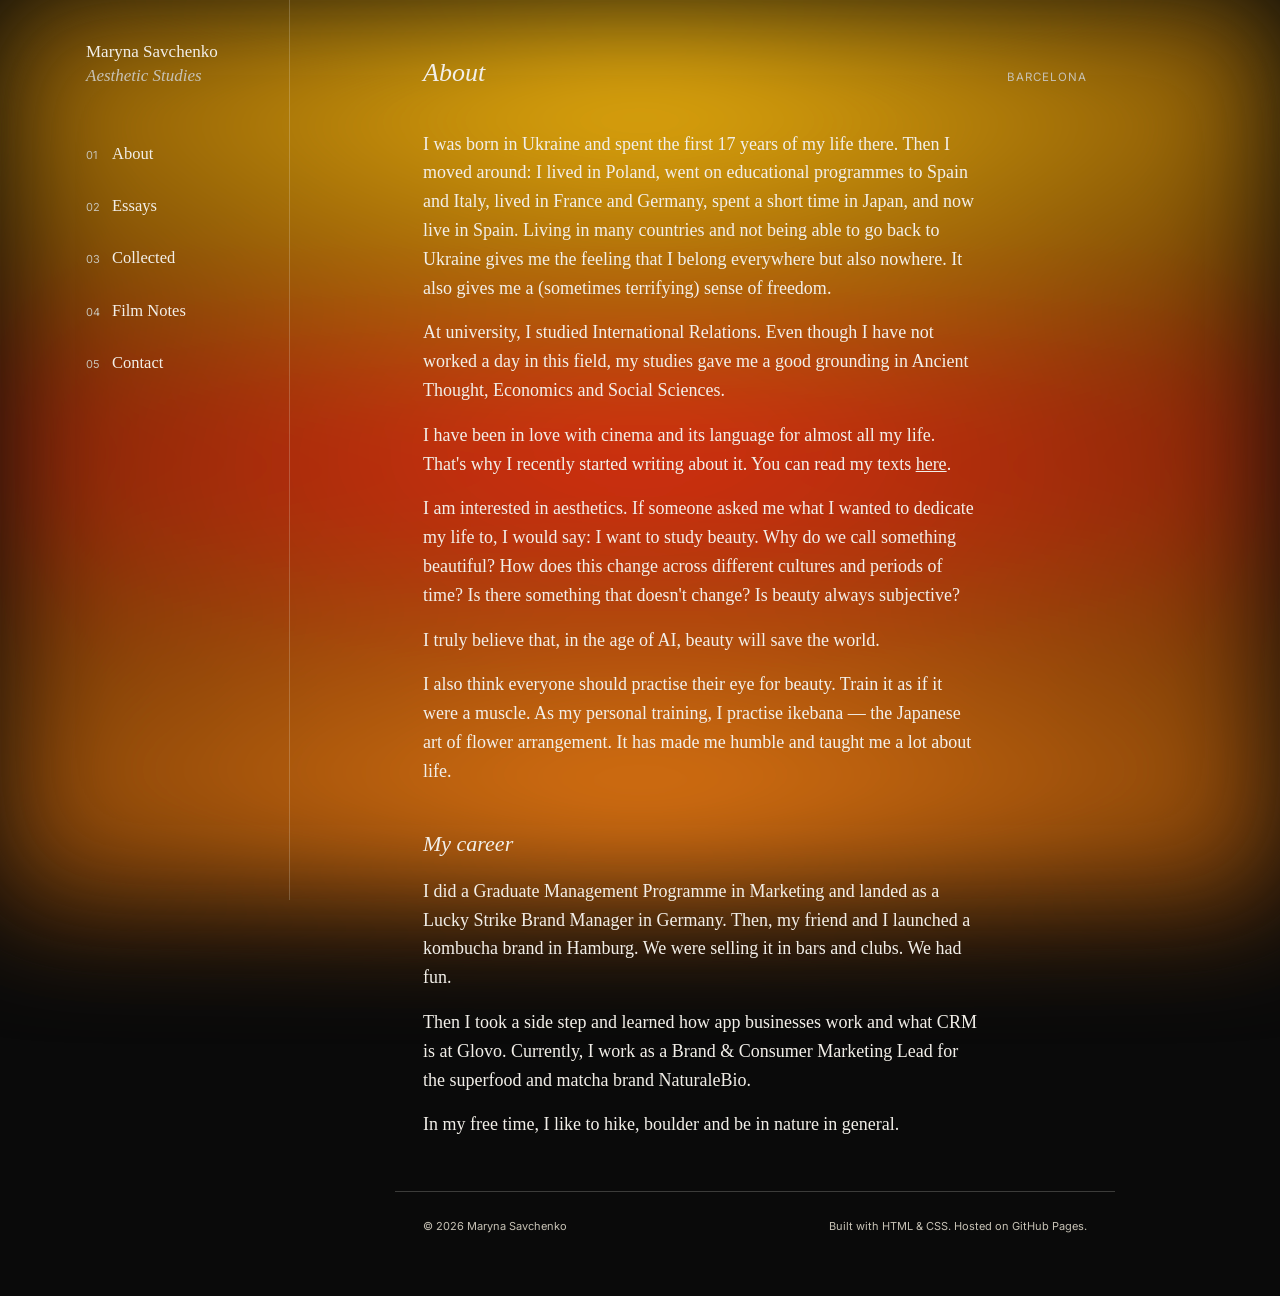
==== about.html @ 1f320f4f "Add files via upload" ====
<!DOCTYPE html>
<html lang="en">
<head>
<meta charset="UTF-8">
<meta name="viewport" content="width=device-width, initial-scale=1.0">
<title>About — Maryna Savchenko</title>
<meta name="description" content="About Maryna Savchenko — brand strategist, writer, and student of beauty.">
<link rel="preconnect" href="https://fonts.googleapis.com">
<link rel="preconnect" href="https://fonts.gstatic.com" crossorigin>
<link href="https://fonts.googleapis.com/css2?family=Inter:wght@400;500;600&display=swap" rel="stylesheet">
<link rel="stylesheet" href="styles.css?v=26">
</head>
<body class="page-bg field-gold">

<div class="layout">
  <aside class="sidebar">
    <a class="nav-name" href="index.html">Maryna Savchenko<br><em>Aesthetic Studies</em></a>
    <nav aria-label="Site index">
      <ul class="index-menu">
        <li><a href="about.html"><span class="n sans">01</span> About</a></li>
        <li><a href="essays.html"><span class="n sans">02</span> Essays</a></li>
        <li><a href="collected.html"><span class="n sans">03</span> Collected</a></li>
        <li><a class="ext" href="https://putthelightsdown.wordpress.com" target="_blank" rel="noopener"><span class="n sans">04</span> Film Notes</a></li>
        <li><a href="contact.html"><span class="n sans">05</span> Contact</a></li>
      </ul>
    </nav>
  </aside>

  <div class="content">
  <main id="top">

  <section class="about" style="border-top:none;">
    <div class="section-head">
      <h2>About</h2>
      <span class="label">Barcelona</span>
    </div>

    <p>I was born in Ukraine and spent the first 17 years of my life there. Then I moved around: I lived in Poland, went on educational programmes to Spain and Italy, lived in France and Germany, spent a short time in Japan, and now live in Spain. Living in many countries and not being able to go back to Ukraine gives me the feeling that I belong everywhere but also nowhere. It also gives me a (sometimes terrifying) sense of freedom.</p>

    <p>At university, I studied International Relations. Even though I have not worked a day in this field, my studies gave me a good grounding in Ancient Thought, Economics and Social Sciences.</p>

    <p>I have been in love with cinema and its language for almost all my life. That's why I recently started writing about it. You can read my texts <a href="https://putthelightsdown.wordpress.com" target="_blank" rel="noopener" style="text-decoration:underline;">here</a>.</p>

    <p>I am interested in aesthetics. If someone asked me what I wanted to dedicate my life to, I would say: I want to study beauty. Why do we call something beautiful? How does this change across different cultures and periods of time? Is there something that doesn't change? Is beauty always subjective?</p>

    <p>I truly believe that, in the age of AI, beauty will save the world.</p>

    <p>I also think everyone should practise their eye for beauty. Train it as if it were a muscle. As my personal training, I practise ikebana — the Japanese art of flower arrangement. It has made me humble and taught me a lot about life.</p>

    <h3 style="font-family:var(--serif); font-weight:400; font-style:italic; font-size:22px; margin:40px 0 16px;">My career</h3>

    <p>I did a Graduate Management Programme in Marketing and landed as a Lucky Strike Brand Manager in Germany. Then, my friend and I launched a kombucha brand in Hamburg. We were selling it in bars and clubs. We had fun.</p>

    <p>Then I took a side step and learned how app businesses work and what CRM is at Glovo. Currently, I work as a Brand &amp; Consumer Marketing Lead for the superfood and matcha brand NaturaleBio.</p>

    <p>In my free time, I like to hike, boulder and be in nature in general.</p>
  </section>

  </main>

  <footer class="site-footer">
    <span>© <span id="year"></span> Maryna Savchenko</span>
    <span>Built with HTML &amp; CSS. Hosted on GitHub Pages.</span>
  </footer>
  </div>
</div>

<script>
  document.getElementById('year').textContent = new Date().getFullYear();
</script>

</body>
</html>
---- styles.css ----
:root{
  --paper: #FFFFFF;
  --ink:   #111111;
  --ink-soft: #5A5A5A;
  --line: rgba(17,17,17,0.14);
  --line-strong: #111111;
  --max: 720px;
  --sidebar-w: 230px;
  --serif: 'Times New Roman', Times, 'Liberation Serif', serif;
  --sans: 'Inter', -apple-system, sans-serif;
}

*{ box-sizing:border-box; }
html{ scroll-behavior:smooth; }

body{
  margin:0;
  background: var(--paper);
  color: var(--ink);
  font-family: var(--serif);
  font-size:18px;
  line-height:1.6;
  -webkit-font-smoothing:antialiased;
  transition: background .2s, color .2s;
}

::selection{ background: var(--ink); color: var(--paper); }
a{ color:inherit; }

.wrap{ max-width:var(--max); margin:0 auto; padding:0 28px; }

.sans{ font-family: var(--sans); }
.label{
  font-family: var(--sans);
  font-size:11.5px;
  text-transform:uppercase;
  letter-spacing:0.09em;
  color: var(--ink-soft);
}

/* ---------- layout: fixed left sidebar + content ---------- */
.layout{
  display:flex;
  align-items:flex-start;
}
.sidebar{
  width: var(--sidebar-w);
  flex-shrink:0;
  position:sticky;
  top:0;
  height:100vh;
  overflow-y:auto;
  padding: 40px 26px;
  border-right:1px solid var(--line);
}
.sidebar .nav-name{
  display:block;
  font-family: var(--serif);
  font-size:17px;
  line-height:1.4;
  text-decoration:none;
  margin-bottom:40px;
}
.sidebar .nav-name em{ font-style:italic; color: var(--ink-soft); }
.content{ flex:1; min-width:0; }

/* ---------- numbered vertical menu ---------- */
.index-menu{
  list-style:none; margin:0; padding:0;
}
.index-menu li{ border:none; }
.index-menu a{
  display:flex; align-items:baseline; gap:10px;
  padding:13px 0;
  text-decoration:none;
  font-family: var(--serif);
  font-size:16.5px;
  transition: padding-left .2s, color .2s;
}
.index-menu a:hover{ padding-left:8px; color: var(--ink-soft); }
.index-menu .n{
  font-family: var(--sans);
  font-size:11px;
  color: var(--ink-soft);
  min-width:16px;
}

@media (max-width: 860px){
  .layout{ flex-direction:column; }
  .sidebar{
    position:static;
    width:100%;
    height:auto;
    border-right:none;
    border-bottom:1px solid var(--line);
  }
  .sidebar .nav-name{ margin-bottom:20px; }
}

/* ---------- landing page (index.html only) ---------- */
body.landing{
  margin:0;
  min-height:100vh;
  display:flex;
  align-items:center;
  background:#0A0A0A;
  color:#F2EFE9;
}
body.landing::before{
  content:'';
  position:fixed; inset:0;
  z-index:-1;
  background:
    radial-gradient(ellipse 55% 38% at 50% 20%, rgba(183,65,14,0.55), transparent 70%),
    radial-gradient(ellipse 60% 42% at 48% 66%, rgba(27,58,92,0.60), transparent 72%),
    radial-gradient(ellipse 40% 30% at 60% 45%, rgba(154,51,36,0.35), transparent 70%),
    #0A0A0A;
  filter: blur(70px) saturate(1.15);
}
.landing-wrap{
  max-width:320px;
  margin-left: clamp(28px, 9vw, 140px);
  padding: 40px 0;
}
.landing-name{
  display:block;
  font-family: var(--serif);
  font-size:17px;
  line-height:1.4;
  text-decoration:none;
  color:#F2EFE9;
  margin-bottom:40px;
  opacity:0.9;
}
.landing-name em{ font-style:italic; opacity:0.7; }
.index-menu.on-dark li{ border-color: rgba(242,239,233,0.2); }
.index-menu.on-dark a{ color:#F2EFE9; }
.index-menu.on-dark a:hover{ color: rgba(242,239,233,0.65); }
.index-menu.on-dark .n{ color: rgba(242,239,233,0.55); }

/* ---------- inner pages: full-bleed color-field backdrop, no panel ---------- */
body.page-bg{
  margin:0;
  min-height:100vh;
  background:#0A0A0A;
  --ink: #F2EFE9;
  --ink-soft: #C7C2B5;
  --line: rgba(242,239,233,0.22);
  --line-strong: rgba(242,239,233,0.5);
}
body.page-bg::before{
  content:'';
  position:fixed; inset:0;
  z-index:-1;
  filter: blur(75px) saturate(1.15);
}
body.page-bg .layout{
  max-width:1160px;
  margin:0 auto;
}

/* default field: rust + blue, same palette as the landing page */
body.field-rust::before{
  background:
    radial-gradient(ellipse 55% 38% at 50% 20%, rgba(183,65,14,0.55), transparent 70%),
    radial-gradient(ellipse 60% 42% at 48% 66%, rgba(27,58,92,0.60), transparent 72%),
    radial-gradient(ellipse 40% 30% at 60% 45%, rgba(154,51,36,0.35), transparent 70%),
    #0A0A0A;
}

body.field-gold::before{
  filter: blur(60px) saturate(1.3);
  background:
    radial-gradient(ellipse 100% 50% at 50% 10%, rgba(232,186,54,0.95), transparent 78%),
    radial-gradient(ellipse 110% 34% at 50% 50%, rgba(199,48,32,0.92), transparent 74%),
    radial-gradient(ellipse 105% 55% at 50% 90%, rgba(216,128,48,0.92), transparent 78%),
    #4a2a0c;
}

/* essays + collected field: near-black with a faint maroon undertone, for max readability */
body.field-void::before{
  filter: blur(55px) saturate(1.05);
  background:
    radial-gradient(ellipse 100% 42% at 50% 14%, rgba(74,28,32,0.55), transparent 76%),
    radial-gradient(ellipse 110% 40% at 50% 50%, rgba(18,10,11,0.7), transparent 72%),
    radial-gradient(ellipse 100% 42% at 50% 86%, rgba(64,24,28,0.5), transparent 76%),
    #060505;
}

/* ---------- hero ---------- */
.hero{
  max-width:var(--max); margin:0 auto;
  padding:64px 28px 8px;
}
.hero-eyebrow{ margin:0 0 20px; }
h1.hero-title{
  font-family: var(--serif);
  font-weight:400;
  font-size: clamp(34px, 5.4vw, 54px);
  line-height:1.18;
  margin:0 0 26px;
}
h1.hero-title em{ font-style:italic; color: var(--ink-soft); }
.hero-dek{
  font-size:18px;
  color: var(--ink-soft);
  max-width:52ch;
  margin:0;
}

/* ---------- section scaffolding ---------- */
section{ max-width:var(--max); margin:0 auto; padding:52px 28px; border-top:1px solid var(--line); }
.section-head{
  display:flex; align-items:baseline; justify-content:space-between;
  margin-bottom:36px;
}
.section-head h2{
  font-family: var(--serif);
  font-style:italic;
  font-weight:400;
  font-size:26px;
  margin:0;
}

/* ---------- essays ---------- */
.specimen{
  padding:34px 0;
  border-top:1px solid var(--line);
}
.specimen:first-of-type{ border-top:none; padding-top:0; }
.specimen-no{ margin-bottom:10px; }
.specimen h3{
  font-family: var(--serif);
  font-weight:400;
  font-size:25px;
  margin:0 0 10px;
  line-height:1.3;
}
.specimen .meta{ margin-bottom:16px; }
.specimen .dek{
  font-family: var(--serif);
  font-style:italic;
  font-size:17px;
  color: var(--ink-soft);
  max-width:58ch;
  margin:0 0 22px;
  opacity:0.85;
}
.specimen p{ margin:0 0 14px; max-width:60ch; }
.specimen p:last-of-type{ margin-bottom:0; }

.specimen .extra{
  max-height:0;
  overflow:hidden;
  transition: max-height .35s ease;
}
.specimen.is-open .extra{ max-height:4000px; }
.specimen .read{
  display:inline-flex; align-items:center; gap:6px;
  margin-top:12px; cursor:pointer;
  background:none; border:none; padding:0;
  font-family: var(--sans); font-size:12px;
  text-transform:uppercase; letter-spacing:0.06em;
  text-decoration:none; border-bottom:1px solid var(--ink);
  color: var(--ink);
}
.specimen .read .arrow-ico{ transition: transform .25s ease; display:inline-block; }
.specimen.is-open .read .arrow-ico{ transform: rotate(90deg); }

/* ---------- inspiration grid: dense moodboard, hover-reveal captions ---------- */
.insp-grid{
  display:grid;
  grid-template-columns: repeat(4, 1fr);
  gap: 2px;
}
.insp-tile{
  position:relative;
  aspect-ratio: 3/4;
  overflow:hidden;
  cursor:default;
  background: rgba(0,0,0,0.25);
}
.insp-img{
  width:100%; height:100%;
  display:flex; align-items:center; justify-content:center;
  color: var(--ink-soft);
  font-family: var(--sans);
  font-size:11px;
  text-align:center;
  padding:12px;
  background:
    repeating-linear-gradient(45deg, transparent 0 10px, var(--line) 10px 10.5px);
  transition: transform .5s ease;
}
.insp-tile:hover .insp-img{ transform: scale(1.04); }
.insp-tile img.insp-photo{
  width:100%; height:100%;
  object-fit:contain;
  display:block;
  transition: transform .5s ease;
}
.insp-tile:hover img.insp-photo{ transform: scale(1.04); }
.insp-cap{
  position:absolute; inset:0;
  display:flex; flex-direction:column; justify-content:flex-end;
  padding:16px;
  background: linear-gradient(to top, rgba(0,0,0,0.72) 0%, rgba(0,0,0,0.15) 55%, transparent 100%);
  opacity:0;
  transition: opacity .3s ease;
  pointer-events:none;
}
.insp-tile:hover .insp-cap{ opacity:1; pointer-events:auto; }
.insp-cap .src-link{
  display:inline-block; margin-top:6px;
  font-family: var(--sans); font-size:10.5px; text-transform:uppercase; letter-spacing:0.06em;
  color:rgba(255,255,255,0.75); text-decoration:none; border-bottom:1px solid rgba(255,255,255,0.4);
}
.insp-cap .src-link:hover{ color:#fff; border-color:#fff; }
.insp-cap .label{ display:block; margin-bottom:4px; color:rgba(255,255,255,0.7); }
.insp-cap p{
  margin:0; font-family: var(--serif); font-style:italic; font-size:15px; color:#fff;
}

/* series tiles: stacked images, cross-fade carousel */
.insp-tile.insp-series{ cursor:pointer; }
.insp-series-track{ position:relative; width:100%; height:100%; }
.insp-series-track .insp-img,
.insp-series-track img.insp-photo{
  position:absolute; inset:0;
  opacity:0;
  transition: opacity .6s ease, transform .6s ease;
}
.insp-series-track .insp-img.is-active,
.insp-series-track img.insp-photo.is-active{
  opacity:1;
}
.insp-tile.insp-series:hover .insp-img.is-active{ transform: scale(1.04); }
@media (max-width:900px){
  .insp-grid{ grid-template-columns: repeat(3, 1fr); }
}
@media (max-width:700px){
  .insp-grid{ grid-template-columns: repeat(2, 1fr); }
}
@media (max-width:420px){
  .insp-grid{ grid-template-columns: 1fr; }
}


/* ---------- about ---------- */
.about p{ max-width:62ch; margin:0 0 16px; }
.about p:last-child{ margin-bottom:0; }
.roles{ list-style:none; margin:30px 0 0; padding:0; border-top:1px solid var(--line); }
.roles li{
  display:flex; justify-content:space-between; gap:18px;
  padding:14px 0; border-bottom:1px solid var(--line);
  font-size:15.5px;
}
.roles .co{ font-family: var(--sans); font-size:12px; color: var(--ink-soft); text-align:right; white-space:nowrap; text-transform:uppercase; letter-spacing:0.05em; }

/* ---------- contact ---------- */
.contact-list{ list-style:none; margin:0; padding:0; }
.contact-list li{ border-top:1px solid var(--line); }
.contact-list li:first-child{ border-top:none; }
.contact-list a{
  display:flex; justify-content:space-between; align-items:baseline;
  padding:18px 0; text-decoration:none;
  font-family: var(--serif);
  font-size:19px;
}
.contact-list a:hover{ color: var(--ink-soft); }
.contact-list .arrow{ font-family: var(--sans); font-size:12px; color: var(--ink-soft); }

footer.site-footer{
  max-width:var(--max); margin:0 auto;
  padding:26px 28px 60px;
  display:flex; justify-content:space-between; flex-wrap:wrap; gap:8px;
  font-family: var(--sans);
  font-size:11px; color: var(--ink-soft);
  border-top:1px solid var(--line);
}
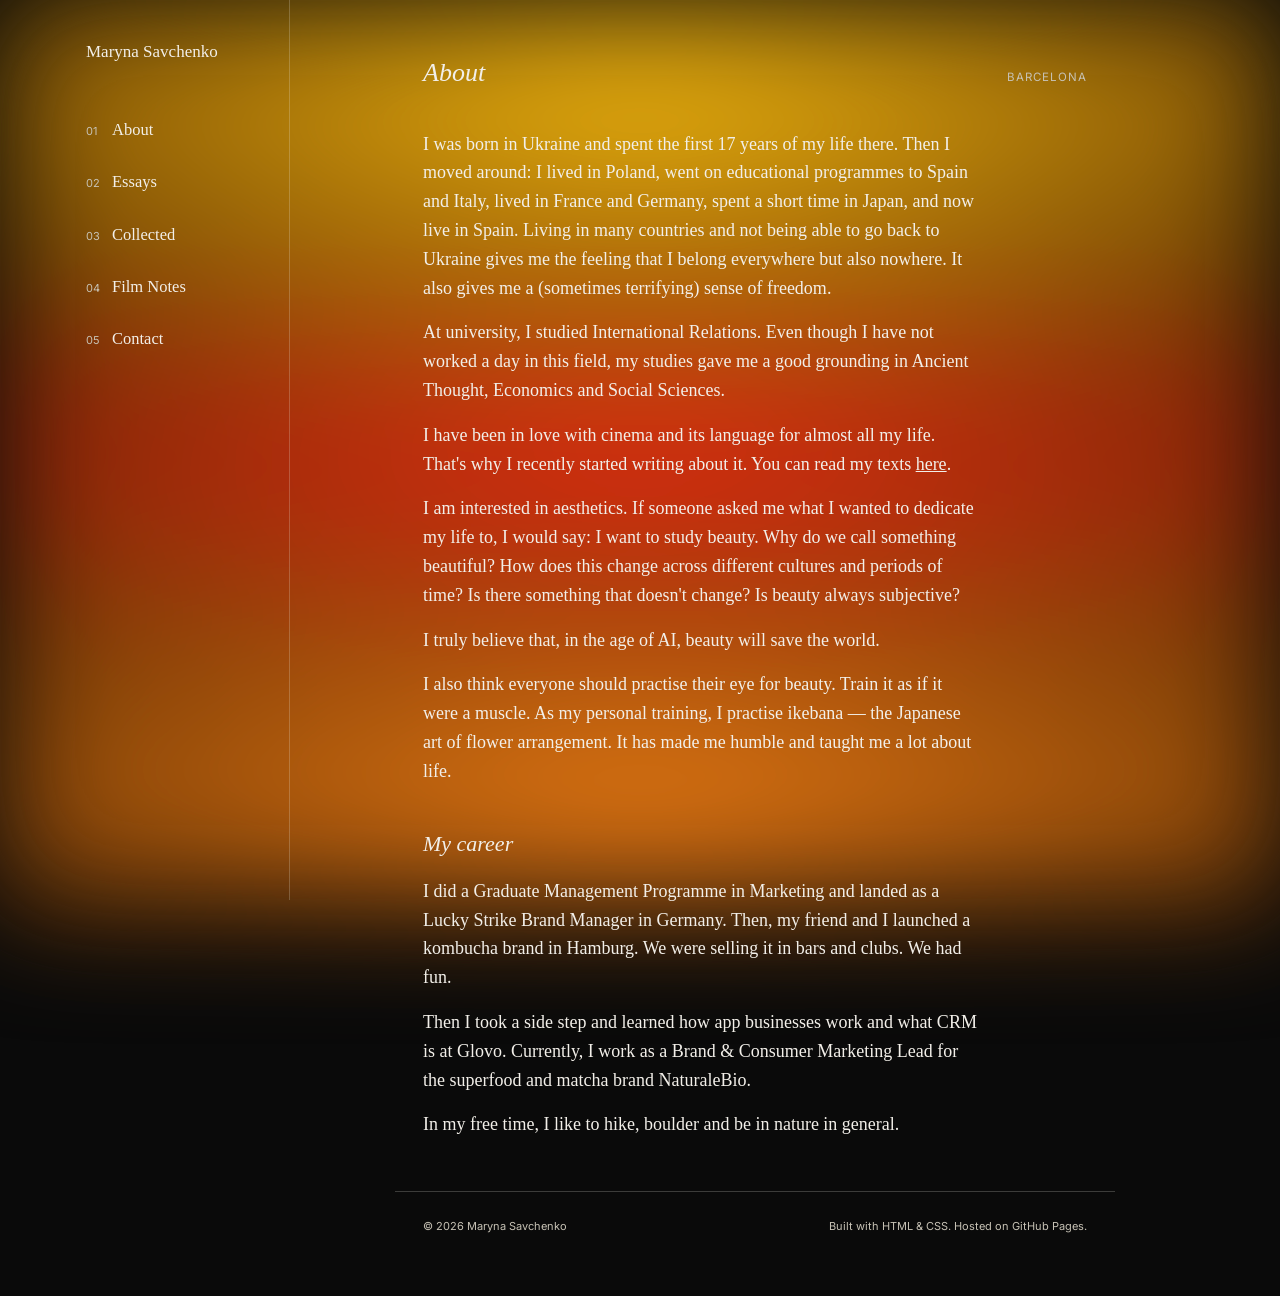
==== commit 21846e42: "Add files via upload" ====
--- a/about.html
+++ b/about.html
@@ -8,14 +8,15 @@
 <link rel="preconnect" href="https://fonts.googleapis.com">
 <link rel="preconnect" href="https://fonts.gstatic.com" crossorigin>
 <link href="https://fonts.googleapis.com/css2?family=Inter:wght@400;500;600&display=swap" rel="stylesheet">
-<link rel="stylesheet" href="styles.css?v=26">
+<link rel="stylesheet" href="styles.css?v=28">
 </head>
 <body class="page-bg field-gold">
 
 <div class="layout">
-  <aside class="sidebar">
-    <a class="nav-name" href="index.html">Maryna Savchenko<br><em>Aesthetic Studies</em></a>
-    <nav aria-label="Site index">
+  <aside class="sidebar" id="site-sidebar">
+    <a class="nav-name" href="index.html">Maryna Savchenko</a>
+    <button class="menu-toggle" type="button" aria-expanded="false" aria-controls="site-nav">Menu <span class="ico">+</span></button>
+    <nav id="site-nav" aria-label="Site index">
       <ul class="index-menu">
         <li><a href="about.html"><span class="n sans">01</span> About</a></li>
         <li><a href="essays.html"><span class="n sans">02</span> Essays</a></li>
@@ -67,6 +68,15 @@
 
 <script>
   document.getElementById('year').textContent = new Date().getFullYear();
+  var menuBtn = document.querySelector('.menu-toggle');
+  if (menuBtn) {
+    menuBtn.addEventListener('click', function(){
+      var sidebar = document.getElementById('site-sidebar');
+      var open = sidebar.classList.toggle('nav-open');
+      menuBtn.setAttribute('aria-expanded', open);
+    });
+  }
+
 </script>
 
 </body>
--- a/styles.css
+++ b/styles.css
@@ -85,6 +85,21 @@
   min-width:16px;
 }
 
+/* ---------- mobile menu toggle ---------- */
+.menu-toggle{
+  display:none;
+  background:none; border:none; padding:0; margin:14px 0 0;
+  font-family: var(--sans); font-size:11px; text-transform:uppercase; letter-spacing:0.08em;
+  color: var(--ink-soft); cursor:pointer;
+  align-items:center; gap:7px;
+}
+.menu-toggle .ico{
+  display:inline-block; width:14px; text-align:center;
+  font-family: var(--serif); font-size:14px; line-height:1;
+  transition: transform .25s ease;
+}
+.sidebar.nav-open .menu-toggle .ico{ transform: rotate(45deg); }
+
 @media (max-width: 860px){
   .layout{ flex-direction:column; }
   .sidebar{
@@ -92,10 +107,18 @@
     width:100%;
     height:auto;
     border-right:none;
-    border-bottom:1px solid var(--line);
+    border-bottom:none;
   }
-  .sidebar .nav-name{ margin-bottom:20px; }
-}
+  .sidebar .nav-name{ margin-bottom:0; }
+  .menu-toggle{ display:inline-flex; }
+  #site-nav{
+    max-height:0;
+    overflow:hidden;
+    transition: max-height .35s ease;
+  }
+  .sidebar.nav-open #site-nav{ max-height:500px; margin-top:10px; }
+}
+
 
 /* ---------- landing page (index.html only) ---------- */
 body.landing{
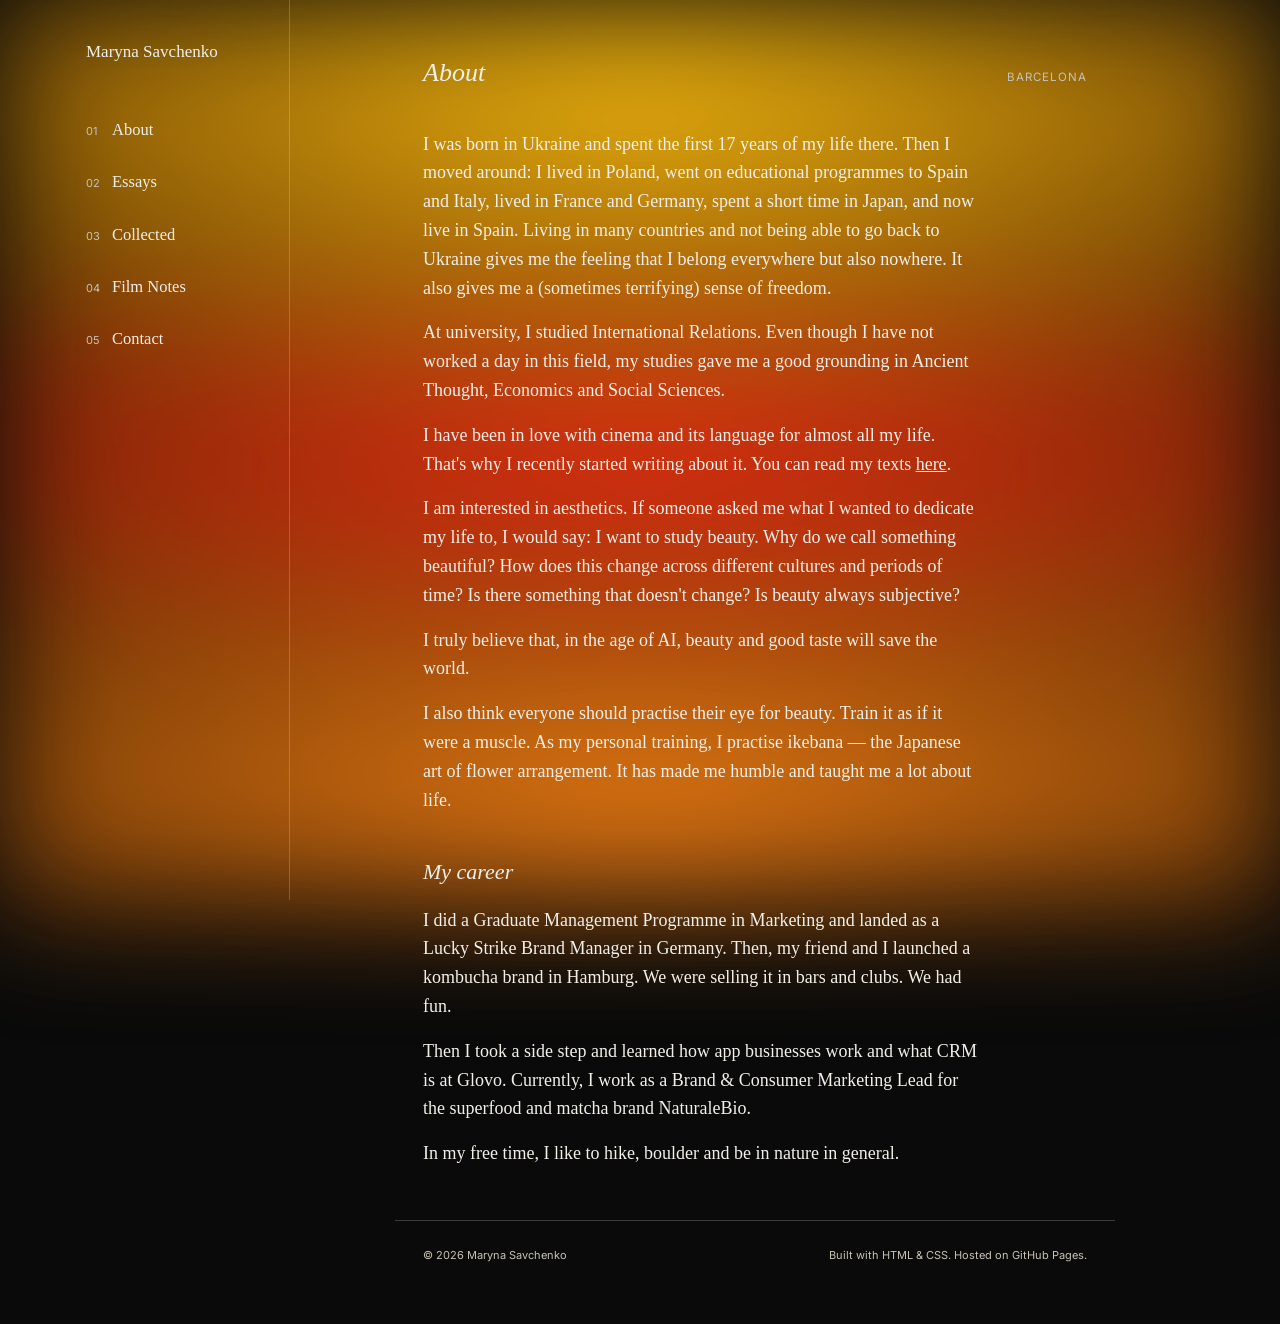
==== commit 565e3fec: "Add files via upload" ====
--- a/about.html
+++ b/about.html
@@ -8,7 +8,7 @@
 <link rel="preconnect" href="https://fonts.googleapis.com">
 <link rel="preconnect" href="https://fonts.gstatic.com" crossorigin>
 <link href="https://fonts.googleapis.com/css2?family=Inter:wght@400;500;600&display=swap" rel="stylesheet">
-<link rel="stylesheet" href="styles.css?v=28">
+<link rel="stylesheet" href="styles.css?v=44">
 </head>
 <body class="page-bg field-gold">
 
@@ -44,7 +44,7 @@
 
     <p>I am interested in aesthetics. If someone asked me what I wanted to dedicate my life to, I would say: I want to study beauty. Why do we call something beautiful? How does this change across different cultures and periods of time? Is there something that doesn't change? Is beauty always subjective?</p>
 
-    <p>I truly believe that, in the age of AI, beauty will save the world.</p>
+    <p>I truly believe that, in the age of AI, beauty and good taste will save the world.</p>
 
     <p>I also think everyone should practise their eye for beauty. Train it as if it were a muscle. As my personal training, I practise ikebana — the Japanese art of flower arrangement. It has made me humble and taught me a lot about life.</p>
 
--- a/styles.css
+++ b/styles.css
@@ -233,9 +233,11 @@
 
 /* ---------- section scaffolding ---------- */
 section{ max-width:var(--max); margin:0 auto; padding:52px 28px; border-top:1px solid var(--line); }
+section#collected{ max-width:1500px; }
 .section-head{
   display:flex; align-items:baseline; justify-content:space-between;
   margin-bottom:36px;
+  max-width: var(--max);
 }
 .section-head h2{
   font-family: var(--serif);
@@ -292,17 +294,23 @@
 
 /* ---------- inspiration grid: dense moodboard, hover-reveal captions ---------- */
 .insp-grid{
-  display:grid;
-  grid-template-columns: repeat(4, 1fr);
-  gap: 2px;
+  column-count: 6;
+  column-gap: 36px;
 }
 .insp-tile{
   position:relative;
-  aspect-ratio: 3/4;
   overflow:hidden;
   cursor:default;
   background: rgba(0,0,0,0.25);
-}
+  break-inside: avoid;
+  margin-bottom: 36px;
+  display:block;
+  width:100%;
+}
+/* placeholder tiles (no real image yet) keep a fixed shape */
+.insp-tile:has(> .insp-img){ aspect-ratio: 4/3; }
+/* series tiles keep a fixed shape since one box holds multiple images */
+.insp-tile.insp-series{ aspect-ratio: 4/3; }
 .insp-img{
   width:100%; height:100%;
   display:flex; align-items:center; justify-content:center;
@@ -317,8 +325,7 @@
 }
 .insp-tile:hover .insp-img{ transform: scale(1.04); }
 .insp-tile img.insp-photo{
-  width:100%; height:100%;
-  object-fit:contain;
+  width:100%; height:auto;
   display:block;
   transition: transform .5s ease;
 }
@@ -326,22 +333,23 @@
 .insp-cap{
   position:absolute; inset:0;
   display:flex; flex-direction:column; justify-content:flex-end;
-  padding:16px;
-  background: linear-gradient(to top, rgba(0,0,0,0.72) 0%, rgba(0,0,0,0.15) 55%, transparent 100%);
+  padding:10px;
+  background: linear-gradient(to top, rgba(0,0,0,0.82) 0%, rgba(0,0,0,0.55) 50%, rgba(0,0,0,0.3) 100%);
   opacity:0;
   transition: opacity .3s ease;
   pointer-events:none;
+  overflow:hidden;
 }
 .insp-tile:hover .insp-cap{ opacity:1; pointer-events:auto; }
 .insp-cap .src-link{
-  display:inline-block; margin-top:6px;
-  font-family: var(--sans); font-size:10.5px; text-transform:uppercase; letter-spacing:0.06em;
+  display:inline-block; margin-top:4px;
+  font-family: var(--sans); font-size:9.5px; text-transform:uppercase; letter-spacing:0.06em;
   color:rgba(255,255,255,0.75); text-decoration:none; border-bottom:1px solid rgba(255,255,255,0.4);
 }
 .insp-cap .src-link:hover{ color:#fff; border-color:#fff; }
-.insp-cap .label{ display:block; margin-bottom:4px; color:rgba(255,255,255,0.7); }
+.insp-cap .label{ display:block; margin-bottom:2px; color:rgba(255,255,255,0.7); font-size:10.5px; line-height:1.25; }
 .insp-cap p{
-  margin:0; font-family: var(--serif); font-style:italic; font-size:15px; color:#fff;
+  margin:0; font-family: var(--serif); font-style:italic; font-size:13px; line-height:1.3; color:#fff;
 }
 
 /* series tiles: stacked images, cross-fade carousel */
@@ -350,6 +358,8 @@
 .insp-series-track .insp-img,
 .insp-series-track img.insp-photo{
   position:absolute; inset:0;
+  width:100%; height:100%;
+  object-fit:contain;
   opacity:0;
   transition: opacity .6s ease, transform .6s ease;
 }
@@ -358,14 +368,20 @@
   opacity:1;
 }
 .insp-tile.insp-series:hover .insp-img.is-active{ transform: scale(1.04); }
+@media (max-width:1200px){
+  .insp-grid{ column-count: 5; }
+}
+@media (max-width:1000px){
+  .insp-grid{ column-count: 4; }
+}
 @media (max-width:900px){
-  .insp-grid{ grid-template-columns: repeat(3, 1fr); }
+  .insp-grid{ column-count: 3; }
 }
 @media (max-width:700px){
-  .insp-grid{ grid-template-columns: repeat(2, 1fr); }
+  .insp-grid{ column-count: 2; }
 }
 @media (max-width:420px){
-  .insp-grid{ grid-template-columns: 1fr; }
+  .insp-grid{ column-count: 1; }
 }
 
 
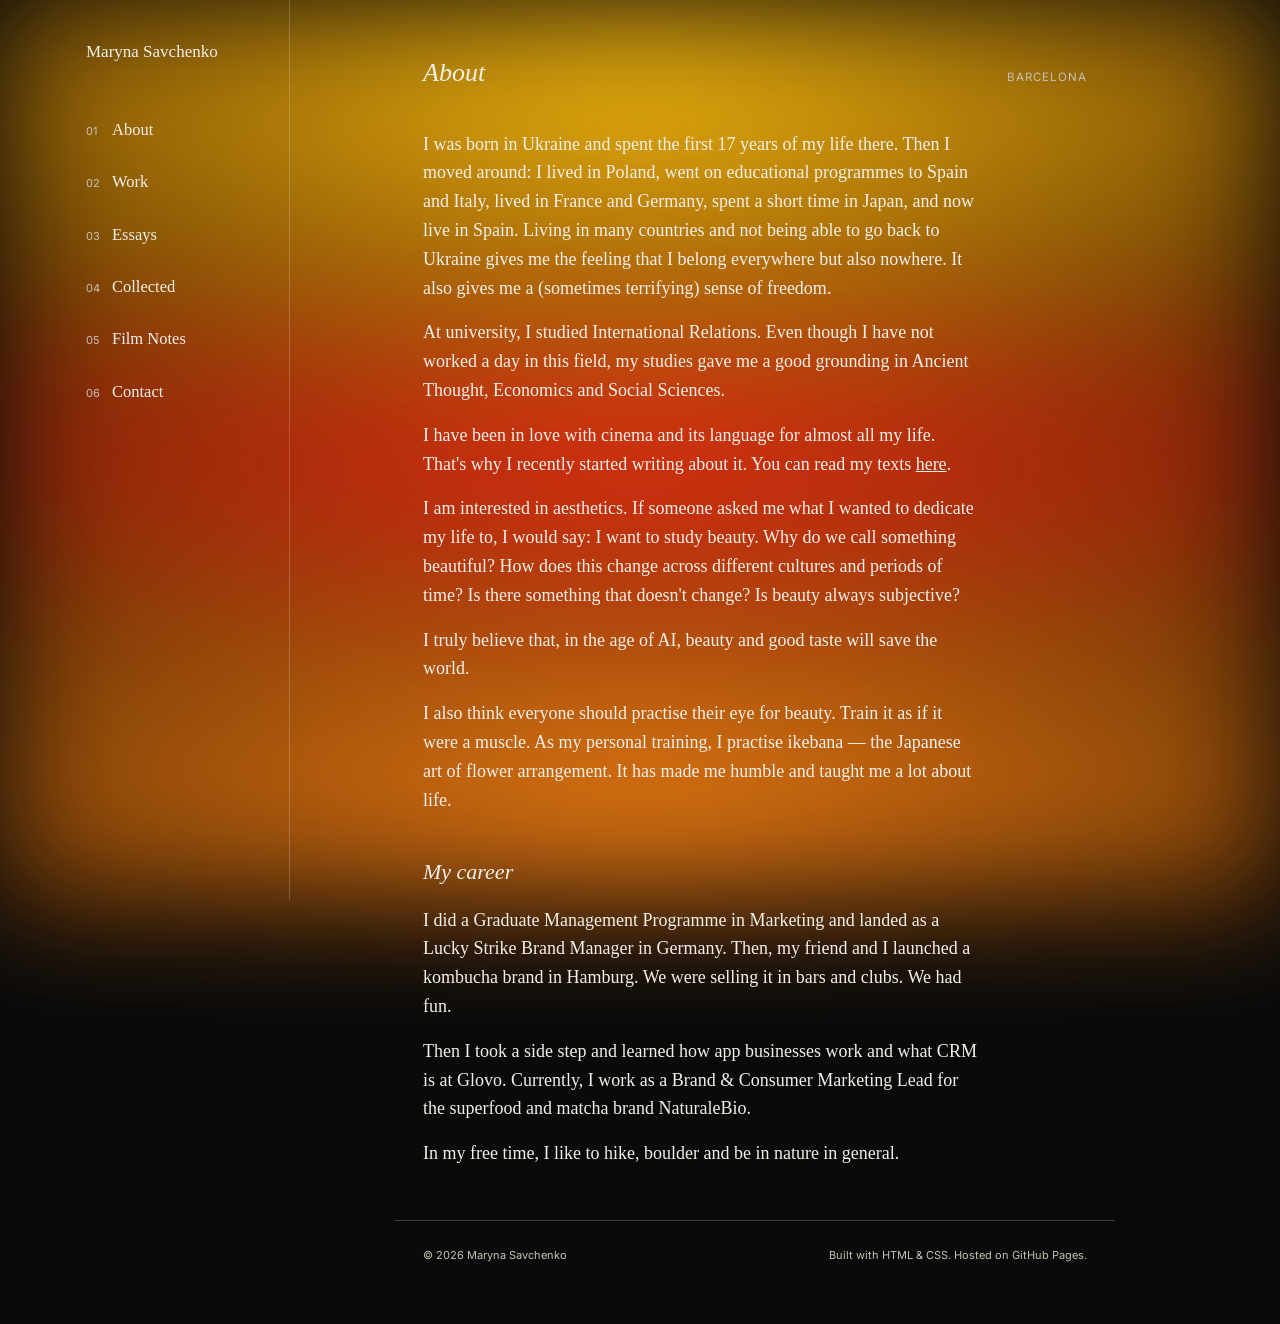
==== commit dd79a4e3: "Add Work section with MOR'KO and Lucky Strike cases Moves the portfolio content from Readymag into t" ====
--- a/about.html
+++ b/about.html
@@ -8,7 +8,7 @@
 <link rel="preconnect" href="https://fonts.googleapis.com">
 <link rel="preconnect" href="https://fonts.gstatic.com" crossorigin>
 <link href="https://fonts.googleapis.com/css2?family=Inter:wght@400;500;600&display=swap" rel="stylesheet">
-<link rel="stylesheet" href="styles.css?v=44">
+<link rel="stylesheet" href="styles.css?v=45">
 </head>
 <body class="page-bg field-gold">
 
@@ -19,10 +19,11 @@
     <nav id="site-nav" aria-label="Site index">
       <ul class="index-menu">
         <li><a href="about.html"><span class="n sans">01</span> About</a></li>
-        <li><a href="essays.html"><span class="n sans">02</span> Essays</a></li>
-        <li><a href="collected.html"><span class="n sans">03</span> Collected</a></li>
-        <li><a class="ext" href="https://putthelightsdown.wordpress.com" target="_blank" rel="noopener"><span class="n sans">04</span> Film Notes</a></li>
-        <li><a href="contact.html"><span class="n sans">05</span> Contact</a></li>
+        <li><a href="work.html"><span class="n sans">02</span> Work</a></li>
+        <li><a href="essays.html"><span class="n sans">03</span> Essays</a></li>
+        <li><a href="collected.html"><span class="n sans">04</span> Collected</a></li>
+        <li><a class="ext" href="https://putthelightsdown.wordpress.com" target="_blank" rel="noopener"><span class="n sans">05</span> Film Notes</a></li>
+        <li><a href="contact.html"><span class="n sans">06</span> Contact</a></li>
       </ul>
     </nav>
   </aside>
--- a/styles.css
+++ b/styles.css
@@ -417,3 +417,45 @@
   font-size:11px; color: var(--ink-soft);
   border-top:1px solid var(--line);
 }
+
+/* ---------- work: case index + case pages ---------- */
+.case-index{ list-style:none; margin:0; padding:0; }
+.case-index li{ border-top:1px solid var(--line); }
+.case-index li:first-child{ border-top:none; }
+.case-index a{
+  display:grid; grid-template-columns: 220px 1fr; gap:28px;
+  padding:28px 0; text-decoration:none; align-items:start;
+}
+.case-index img{ width:100%; aspect-ratio:4/3; object-fit:cover; display:block; transition: opacity .3s; }
+.case-index a:hover img{ opacity:.85; }
+.case-index h3{ font-family: var(--serif); font-weight:400; font-size:25px; line-height:1.3; margin:6px 0 10px; }
+.case-index p{ margin:0; max-width:52ch; color: var(--ink-soft); }
+.case-index .more{ display:inline-block; margin-top:14px; font-family: var(--sans); font-size:12px; text-transform:uppercase; letter-spacing:0.06em; border-bottom:1px solid var(--ink); color: var(--ink); }
+
+.capabilities{ display:grid; grid-template-columns: repeat(3, 1fr); gap:28px; margin-top:8px; }
+.capabilities h4{ font-family: var(--serif); font-style:italic; font-weight:400; font-size:19px; margin:0 0 10px; }
+.capabilities ul{ list-style:none; margin:0; padding:0; font-size:15.5px; line-height:1.5; }
+.capabilities li{ padding:7px 0; border-top:1px solid var(--line); }
+
+.case-meta{ margin:0 0 30px; }
+.case-lede{ font-size:21px; line-height:1.5; max-width:34ch; margin:0 0 36px; }
+.case-block{ display:grid; grid-template-columns: 150px 1fr; gap:24px; padding:26px 0; border-top:1px solid var(--line); }
+.case-block .label{ padding-top:5px; }
+.case-block p{ margin:0 0 12px; max-width:58ch; }
+.case-block p:last-child{ margin-bottom:0; }
+.case-block blockquote{ margin:0 0 12px; font-style:italic; font-size:20px; line-height:1.45; max-width:40ch; }
+.case-figure{ margin:10px 0 34px; }
+.case-figure img{ width:100%; display:block; }
+.case-figure figcaption{ margin-top:10px; }
+.case-pair{ display:grid; grid-template-columns: 1fr 1fr; gap:16px; align-items:start; }
+.swatches{ display:flex; gap:8px; margin-top:14px; }
+.swatches span{ width:34px; height:34px; border:1px solid var(--line); }
+.case-nav{ display:flex; justify-content:space-between; gap:16px; padding-top:30px; margin-top:10px; border-top:1px solid var(--line); font-family: var(--sans); font-size:12px; text-transform:uppercase; letter-spacing:0.06em; }
+.case-nav a{ text-decoration:none; border-bottom:1px solid var(--ink); }
+
+@media (max-width: 700px){
+  .case-index a{ grid-template-columns: 1fr; gap:16px; }
+  .capabilities{ grid-template-columns: 1fr; }
+  .case-block{ grid-template-columns: 1fr; gap:8px; }
+  .case-pair{ grid-template-columns: 1fr; }
+}
